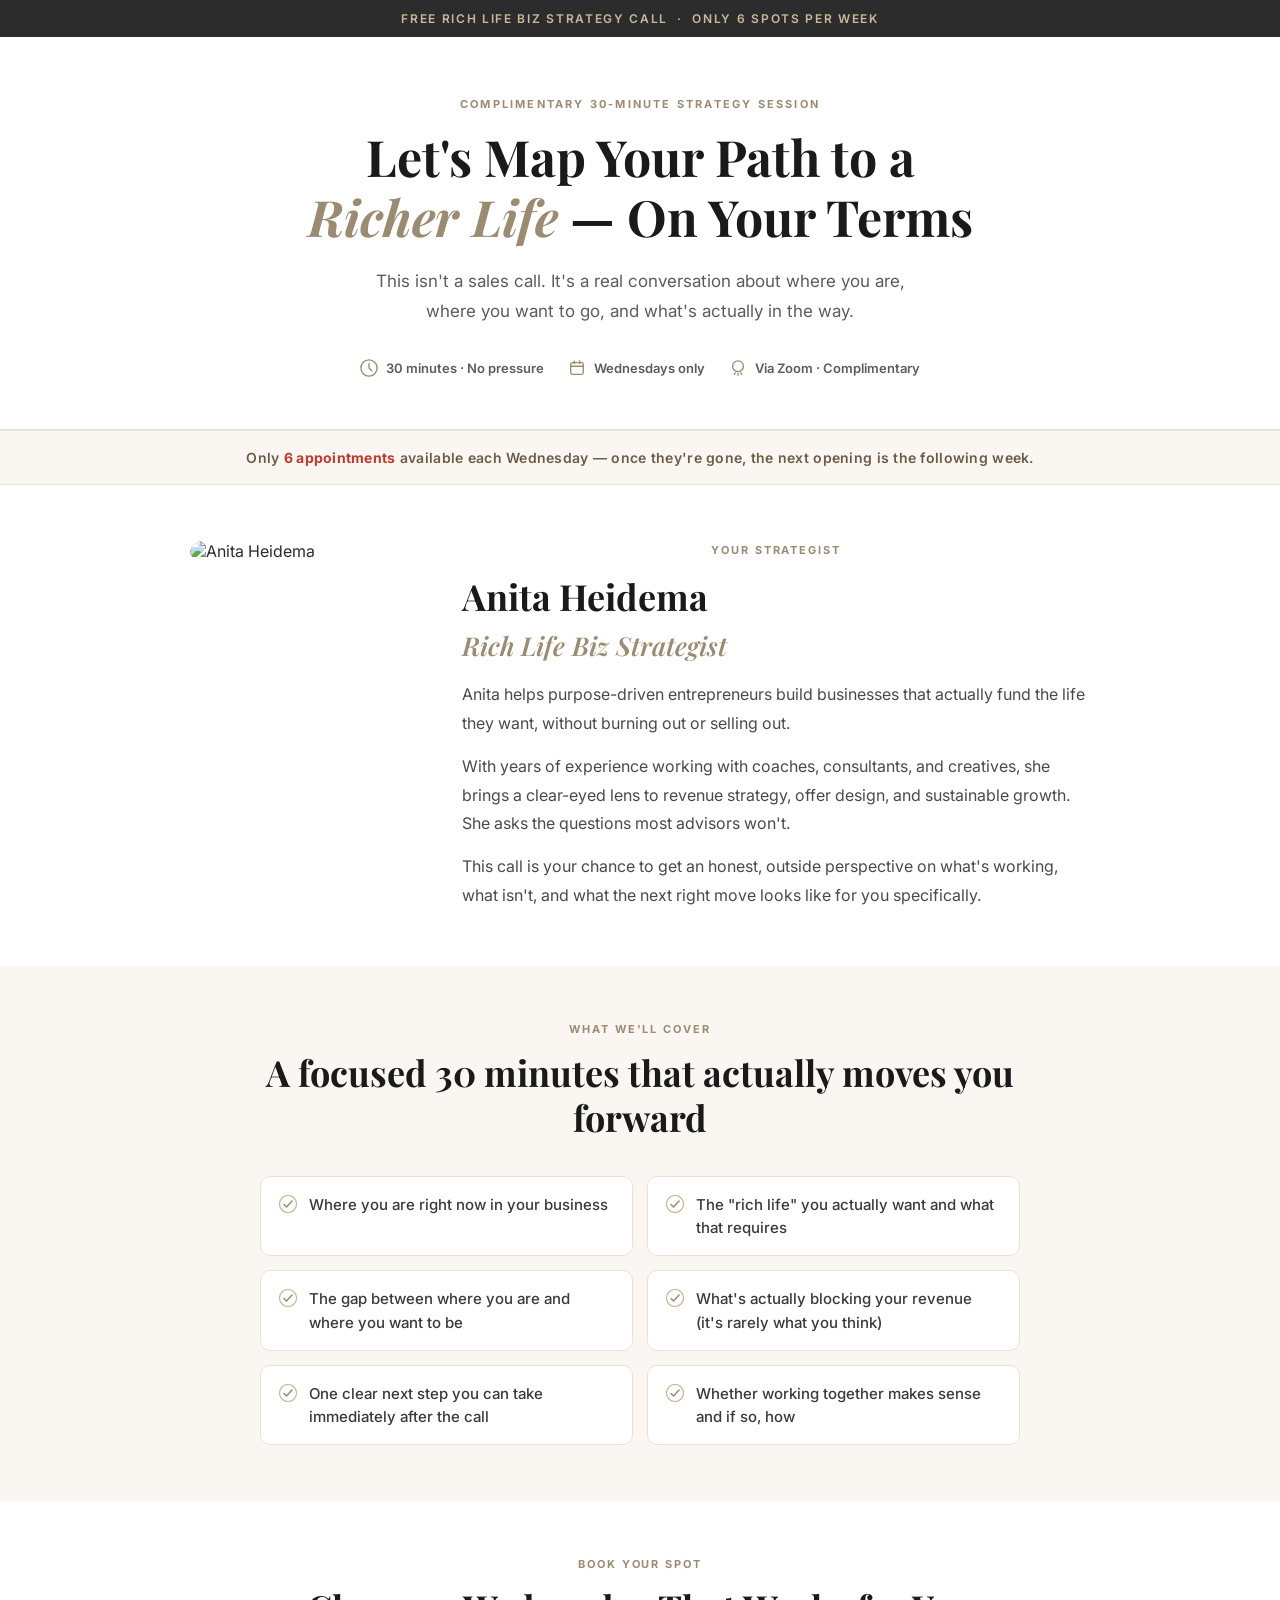
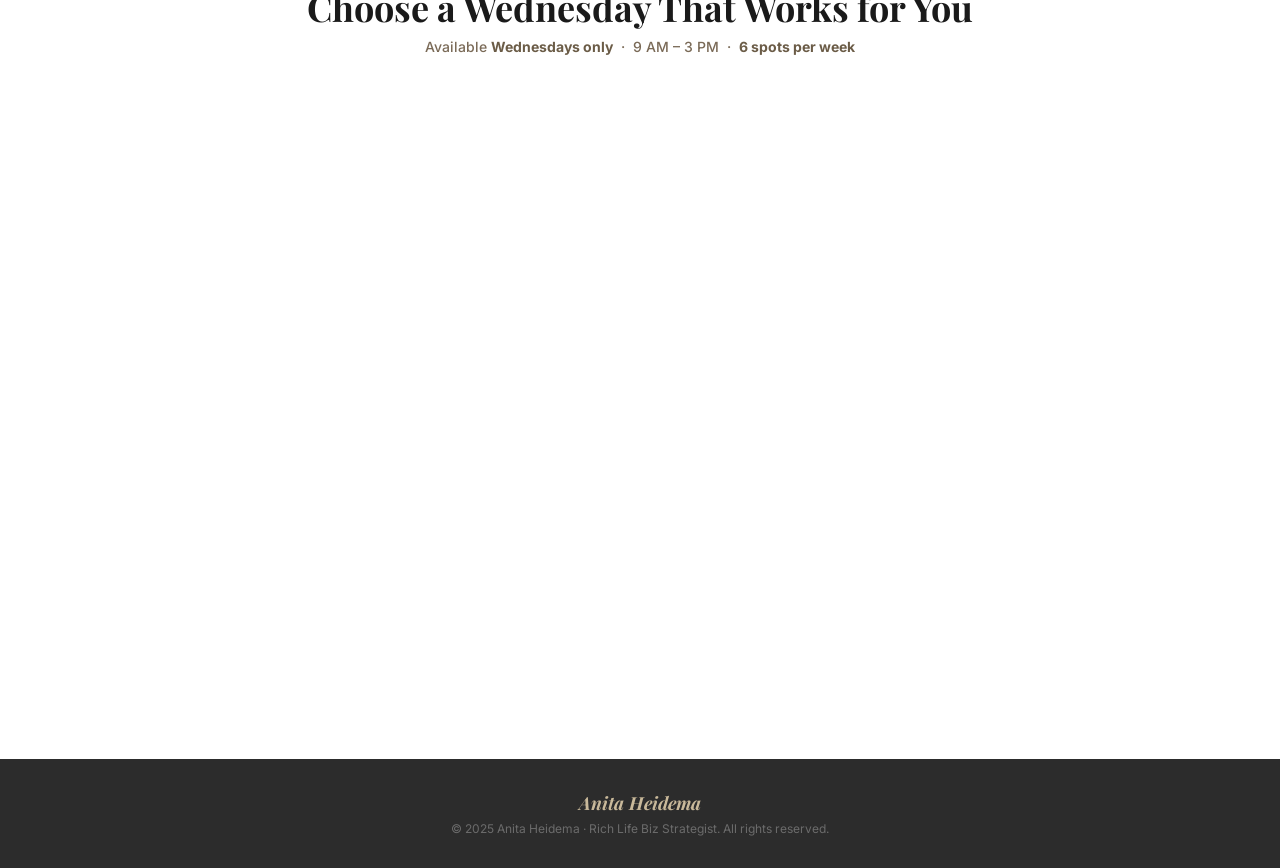
==== olive-your-life/booking.html @ 3d604469 "Add booking landing page with post-booking redirect to thank you page" ====
<!DOCTYPE html>
<html lang="en">
<head>
<meta charset="UTF-8">
<meta name="viewport" content="width=device-width, initial-scale=1.0">
<title>Book a Free Rich Life Biz Strategy Call with Anita</title>
<link href="https://fonts.googleapis.com/css2?family=Inter:wght@400;500;600;700&family=Playfair+Display:ital,wght@0,600;0,700;1,600&display=swap" rel="stylesheet">
<style>
* { box-sizing: border-box; margin: 0; padding: 0; }
body { font-family: Inter, sans-serif; background: #f5f2ee; color: #2c2c2c; -webkit-font-smoothing: antialiased; }
.ah-wrap { background: #f5f2ee; color: #2c2c2c; font-family: Inter, sans-serif; width: 100%; min-height: 100vh; }

.topbar { background: #2c2c2c; padding: 11px 20px; text-align: center; font-size: 12px; font-weight: 600; letter-spacing: 0.14em; text-transform: uppercase; color: #c9b99a; }

.hero { background: #fff; padding: 60px 24px 52px; text-align: center; border-bottom: 1px solid #e8e2da; }
.eyebrow { font-size: 11px; font-weight: 700; letter-spacing: 0.2em; text-transform: uppercase; color: #9b8b72; margin-bottom: 16px; }
.hero h1 { font-family: "Playfair Display", Georgia, serif; font-size: clamp(28px, 5vw, 50px); font-weight: 700; line-height: 1.2; color: #1a1a1a; max-width: 680px; margin: 0 auto 20px; }
.hero h1 em { font-style: italic; color: #9b8b72; }
.hero-sub { font-size: 17px; color: #5c5c5c; line-height: 1.75; max-width: 540px; margin: 0 auto 32px; }
.badges { display: flex; justify-content: center; gap: 24px; flex-wrap: wrap; }
.badge { display: flex; align-items: center; gap: 8px; font-size: 13px; font-weight: 600; color: #5c5c5c; }
.badge svg { width: 18px; height: 18px; flex-shrink: 0; }

.divider { width: 48px; height: 1px; background: linear-gradient(90deg, transparent, #c9b99a, transparent); margin: 0 auto; }

.scarcity { background: #faf7f3; border-top: 1px solid #e8e2da; border-bottom: 1px solid #e8e2da; padding: 18px 24px; text-align: center; }
.scarcity p { font-size: 14px; font-weight: 600; color: #6b5c47; letter-spacing: 0.02em; }
.scarcity span { color: #c0392b; font-weight: 700; }

.about { background: #fff; padding: 56px 24px; }
.about-inner { max-width: 900px; margin: 0 auto; display: grid; grid-template-columns: 220px 1fr; gap: 52px; align-items: start; }
.about-photo { width: 220px; height: 260px; border-radius: 12px; overflow: hidden; }
.about-photo img { width: 100%; height: 100%; object-fit: cover; border-radius: 12px; }
.about-text .section-label { font-size: 11px; font-weight: 700; letter-spacing: 0.18em; text-transform: uppercase; color: #9b8b72; margin-bottom: 14px; }
.about-text h2 { font-family: "Playfair Display", Georgia, serif; font-size: clamp(24px, 3.5vw, 36px); font-weight: 700; color: #1a1a1a; line-height: 1.25; margin-bottom: 16px; }
.about-text p { font-size: 16px; color: #4a4a4a; line-height: 1.8; margin-bottom: 14px; }
.about-text p:last-child { margin-bottom: 0; }

.covers { background: #faf7f3; padding: 56px 24px; }
.covers-inner { max-width: 760px; margin: 0 auto; }
.section-label { font-size: 11px; font-weight: 700; letter-spacing: 0.18em; text-transform: uppercase; color: #9b8b72; margin-bottom: 14px; text-align: center; }
.covers h2 { font-family: "Playfair Display", Georgia, serif; font-size: clamp(24px, 3.5vw, 36px); font-weight: 700; color: #1a1a1a; text-align: center; line-height: 1.25; margin-bottom: 36px; }
.cover-list { list-style: none; display: grid; grid-template-columns: 1fr 1fr; gap: 14px; }
.cover-list li { display: flex; align-items: flex-start; gap: 12px; background: #fff; border: 1px solid #e8e2da; border-radius: 10px; padding: 16px 18px; font-size: 15px; color: #3a3a3a; line-height: 1.55; font-weight: 500; }
.cover-list li svg { flex-shrink: 0; margin-top: 2px; width: 18px; height: 18px; }

.calendar-section { background: #fff; padding: 56px 24px 64px; }
.calendar-inner { max-width: 860px; margin: 0 auto; }
.calendar-inner .section-label { text-align: center; display: block; margin-bottom: 14px; }
.calendar-inner h2 { font-family: "Playfair Display", Georgia, serif; font-size: clamp(24px, 3.5vw, 36px); font-weight: 700; color: #1a1a1a; text-align: center; line-height: 1.25; margin-bottom: 8px; }
.avail-note { text-align: center; font-size: 14px; color: #7a6a57; margin-bottom: 36px; font-weight: 500; }
.avail-note strong { color: #6b5c47; }

footer { background: #2c2c2c; padding: 32px 24px; text-align: center; }
.footer-name { font-family: "Playfair Display", Georgia, serif; font-size: 18px; font-weight: 700; color: #c9b99a; margin-bottom: 6px; font-style: italic; }
footer p { font-size: 12px; color: rgba(255,255,255,0.3); }

@media (max-width: 700px) {
  .hero { padding: 44px 18px 40px; }
  .hero h1 { font-size: 26px; }
  .hero-sub { font-size: 15px; margin-bottom: 24px; }
  .badges { gap: 16px; flex-direction: column; align-items: center; }
  .about-inner { grid-template-columns: 1fr; gap: 28px; }
  .about-photo { width: 100%; height: 220px; }
  .about { padding: 40px 18px; }
  .covers { padding: 40px 18px; }
  .cover-list { grid-template-columns: 1fr; }
  .calendar-section { padding: 40px 18px 48px; }
}
</style>
</head>
<body>
<div class="ah-wrap">

<div class="topbar">Free Rich Life Biz Strategy Call &nbsp;&middot;&nbsp; Only 6 Spots per Week</div>

<section class="hero">
  <p class="eyebrow">Complimentary 30-Minute Strategy Session</p>
  <h1>Let's Map Your Path to a <em>Richer Life</em> &mdash; On Your Terms</h1>
  <p class="hero-sub">This isn't a sales call. It's a real conversation about where you are, where you want to go, and what's actually in the way.</p>
  <div class="badges">
    <div class="badge">
      <svg viewBox="0 0 20 20" fill="none"><circle cx="10" cy="10" r="9" stroke="#9b8b72" stroke-width="1.5"/><path d="M10 5v5l3 3" stroke="#9b8b72" stroke-width="1.5" stroke-linecap="round"/></svg>
      30 minutes &middot; No pressure
    </div>
    <div class="badge">
      <svg viewBox="0 0 20 20" fill="none"><rect x="3" y="4" width="14" height="13" rx="2" stroke="#9b8b72" stroke-width="1.5"/><path d="M3 8h14M7 2v3M13 2v3" stroke="#9b8b72" stroke-width="1.5" stroke-linecap="round"/></svg>
      Wednesdays only
    </div>
    <div class="badge">
      <svg viewBox="0 0 20 20" fill="none"><path d="M10 2a6 6 0 100 12A6 6 0 0010 2zM10 18v-2M6 17l1-1.7M14 17l-1-1.7" stroke="#9b8b72" stroke-width="1.5" stroke-linecap="round"/></svg>
      Via Zoom &middot; Complimentary
    </div>
  </div>
</section>

<div class="scarcity">
  <p>Only <span>6 appointments</span> available each Wednesday &mdash; once they're gone, the next opening is the following week.</p>
</div>

<section class="about">
  <div class="about-inner">
    <div class="about-photo">
      <img src="https://assets.cdn.filesafe.space/L3N57c0PYnWY3qPb0zEE/media/6a40383f89d9cd8dc2e7d7cc.jpg" alt="Anita Heidema">
    </div>
    <div class="about-text">
      <p class="section-label">Your Strategist</p>
      <h2>Anita Heidema<br><span style="font-size:0.72em;color:#9b8b72;font-weight:600;font-style:italic;">Rich Life Biz Strategist</span></h2>
      <p>Anita helps purpose-driven entrepreneurs build businesses that actually fund the life they want, without burning out or selling out.</p>
      <p>With years of experience working with coaches, consultants, and creatives, she brings a clear-eyed lens to revenue strategy, offer design, and sustainable growth. She asks the questions most advisors won't.</p>
      <p>This call is your chance to get an honest, outside perspective on what's working, what isn't, and what the next right move looks like for you specifically.</p>
    </div>
  </div>
</section>

<section class="covers">
  <div class="covers-inner">
    <p class="section-label">What We'll Cover</p>
    <h2>A focused 30 minutes that actually moves you forward</h2>
    <ul class="cover-list">
      <li><svg viewBox="0 0 18 18" fill="none"><circle cx="9" cy="9" r="8.5" stroke="#c9b99a" stroke-width="1.2"/><path d="M5 9.5l2.5 2.5L13 6" stroke="#9b8b72" stroke-width="1.5" stroke-linecap="round" stroke-linejoin="round"/></svg>Where you are right now in your business</li>
      <li><svg viewBox="0 0 18 18" fill="none"><circle cx="9" cy="9" r="8.5" stroke="#c9b99a" stroke-width="1.2"/><path d="M5 9.5l2.5 2.5L13 6" stroke="#9b8b72" stroke-width="1.5" stroke-linecap="round" stroke-linejoin="round"/></svg>The "rich life" you actually want and what that requires</li>
      <li><svg viewBox="0 0 18 18" fill="none"><circle cx="9" cy="9" r="8.5" stroke="#c9b99a" stroke-width="1.2"/><path d="M5 9.5l2.5 2.5L13 6" stroke="#9b8b72" stroke-width="1.5" stroke-linecap="round" stroke-linejoin="round"/></svg>The gap between where you are and where you want to be</li>
      <li><svg viewBox="0 0 18 18" fill="none"><circle cx="9" cy="9" r="8.5" stroke="#c9b99a" stroke-width="1.2"/><path d="M5 9.5l2.5 2.5L13 6" stroke="#9b8b72" stroke-width="1.5" stroke-linecap="round" stroke-linejoin="round"/></svg>What's actually blocking your revenue (it's rarely what you think)</li>
      <li><svg viewBox="0 0 18 18" fill="none"><circle cx="9" cy="9" r="8.5" stroke="#c9b99a" stroke-width="1.2"/><path d="M5 9.5l2.5 2.5L13 6" stroke="#9b8b72" stroke-width="1.5" stroke-linecap="round" stroke-linejoin="round"/></svg>One clear next step you can take immediately after the call</li>
      <li><svg viewBox="0 0 18 18" fill="none"><circle cx="9" cy="9" r="8.5" stroke="#c9b99a" stroke-width="1.2"/><path d="M5 9.5l2.5 2.5L13 6" stroke="#9b8b72" stroke-width="1.5" stroke-linecap="round" stroke-linejoin="round"/></svg>Whether working together makes sense and if so, how</li>
    </ul>
  </div>
</section>

<section class="calendar-section">
  <div class="calendar-inner">
    <span class="section-label">Book Your Spot</span>
    <h2>Choose a Wednesday That Works for You</h2>
    <p class="avail-note">Available <strong>Wednesdays only</strong> &nbsp;&middot;&nbsp; 9 AM &ndash; 3 PM &nbsp;&middot;&nbsp; <strong>6 spots per week</strong></p>

    <iframe
      src="https://api.leadconnectorhq.com/widget/booking/652th3Ovgb6M5E6liP6u"
      style="width:100%;border:none;overflow:hidden;min-height:600px;"
      scrolling="no"
      id="ghl-booking-frame"
    ></iframe>
    <script src="https://link.msgsndr.com/js/form_embed.js" type="text/javascript"></script>

  </div>
</section>

<footer>
  <div class="footer-name">Anita Heidema</div>
  <p>&copy; 2025 Anita Heidema &middot; Rich Life Biz Strategist. All rights reserved.</p>
</footer>

</div>

<!-- Redirect to thank you page after GHL booking -->
<script>
(function () {
  // UPDATE this URL to wherever your thank you page is hosted
  var THANK_YOU_URL = 'thankyou.html';

  function handleMessage(event) {
    var data = event.data;
    if (!data) return;

    // GHL fires different event shapes — handle all known variants
    var type = typeof data === 'string' ? data : (data.event || data.type || data.action || '');
    var typeLC = String(type).toLowerCase();

    if (
      typeLC === 'booking_confirmed' ||
      typeLC === 'booked' ||
      typeLC === 'appointment_booked' ||
      typeLC === 'calendly.event_scheduled' ||
      typeLC.indexOf('booked') !== -1 ||
      typeLC.indexOf('confirmed') !== -1 ||
      (data.status && String(data.status).toLowerCase() === 'booked')
    ) {
      window.location.href = THANK_YOU_URL;
    }
  }

  window.addEventListener('message', handleMessage, false);
})();
</script>

</body>
</html>
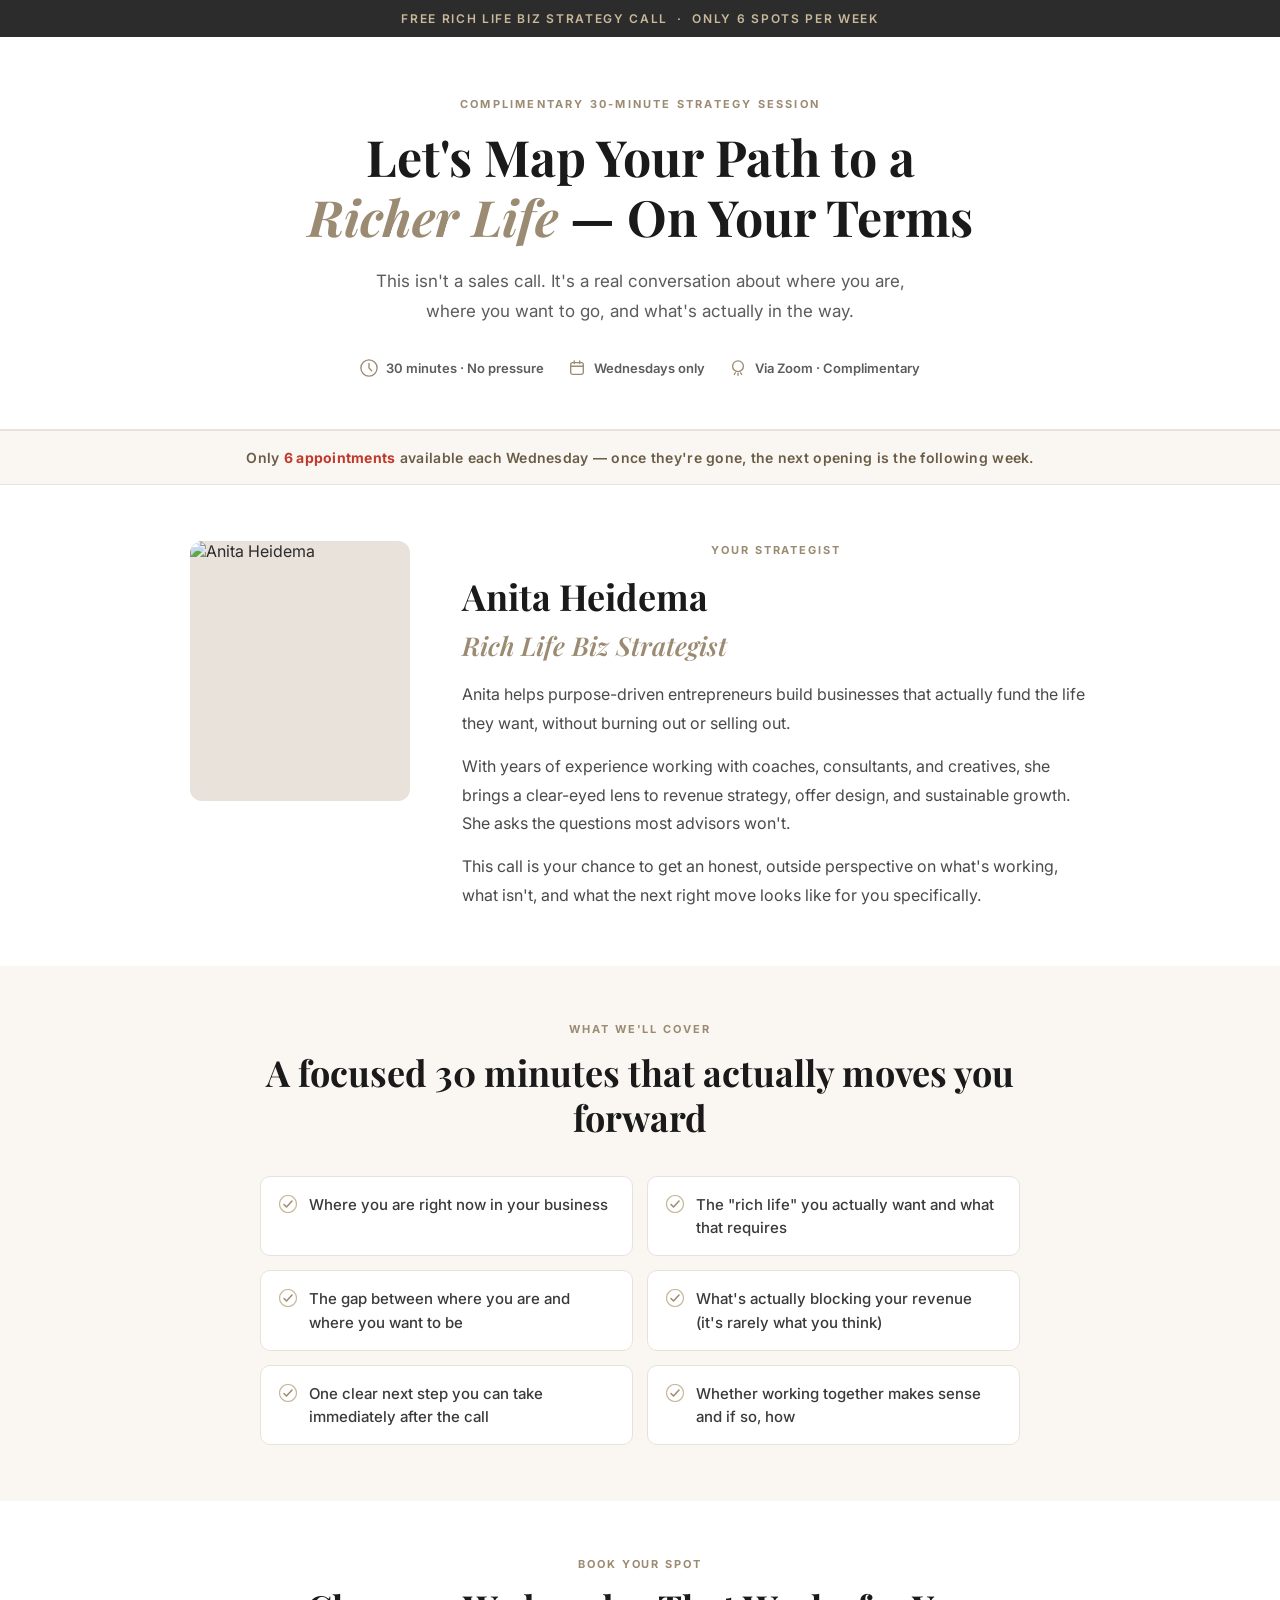
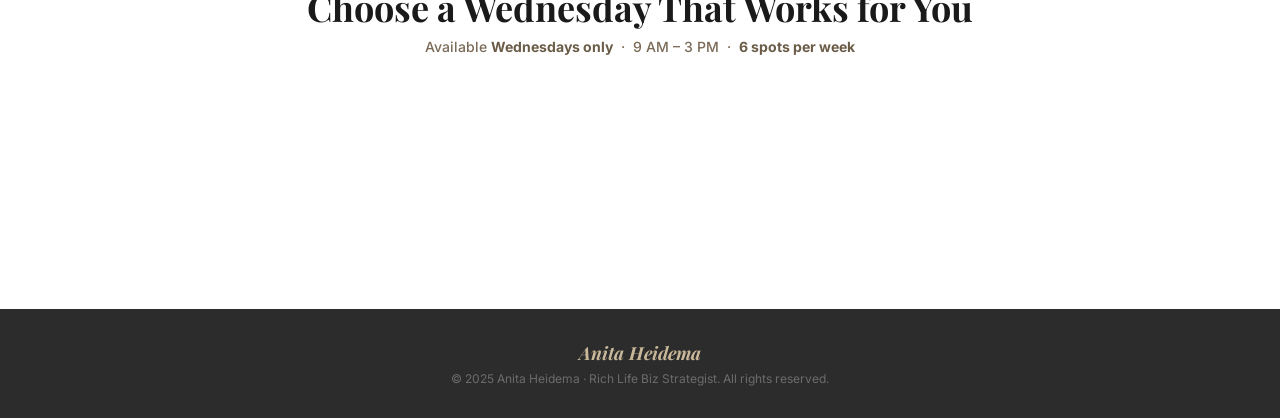
==== commit 6149d699: "Update booking page to final version with GHL thank you page redirect" ====
--- a/olive-your-life/booking.html
+++ b/olive-your-life/booking.html
@@ -29,7 +29,7 @@
 
 .about { background: #fff; padding: 56px 24px; }
 .about-inner { max-width: 900px; margin: 0 auto; display: grid; grid-template-columns: 220px 1fr; gap: 52px; align-items: start; }
-.about-photo { width: 220px; height: 260px; border-radius: 12px; overflow: hidden; }
+.about-photo { width: 220px; height: 260px; border-radius: 12px; background: #e8e2da; overflow: hidden; display: flex; align-items: center; justify-content: center; }
 .about-photo img { width: 100%; height: 100%; object-fit: cover; border-radius: 12px; }
 .about-text .section-label { font-size: 11px; font-weight: 700; letter-spacing: 0.18em; text-transform: uppercase; color: #9b8b72; margin-bottom: 14px; }
 .about-text h2 { font-family: "Playfair Display", Georgia, serif; font-size: clamp(24px, 3.5vw, 36px); font-weight: 700; color: #1a1a1a; line-height: 1.25; margin-bottom: 16px; }
@@ -76,12 +76,12 @@
 
 <section class="hero">
   <p class="eyebrow">Complimentary 30-Minute Strategy Session</p>
-  <h1>Let's Map Your Path to a <em>Richer Life</em> &mdash; On Your Terms</h1>
+  <h1>Let's Map Your Path to a <em>Richer Life</em> — On Your Terms</h1>
   <p class="hero-sub">This isn't a sales call. It's a real conversation about where you are, where you want to go, and what's actually in the way.</p>
   <div class="badges">
     <div class="badge">
       <svg viewBox="0 0 20 20" fill="none"><circle cx="10" cy="10" r="9" stroke="#9b8b72" stroke-width="1.5"/><path d="M10 5v5l3 3" stroke="#9b8b72" stroke-width="1.5" stroke-linecap="round"/></svg>
-      30 minutes &middot; No pressure
+      30 minutes · No pressure
     </div>
     <div class="badge">
       <svg viewBox="0 0 20 20" fill="none"><rect x="3" y="4" width="14" height="13" rx="2" stroke="#9b8b72" stroke-width="1.5"/><path d="M3 8h14M7 2v3M13 2v3" stroke="#9b8b72" stroke-width="1.5" stroke-linecap="round"/></svg>
@@ -89,13 +89,13 @@
     </div>
     <div class="badge">
       <svg viewBox="0 0 20 20" fill="none"><path d="M10 2a6 6 0 100 12A6 6 0 0010 2zM10 18v-2M6 17l1-1.7M14 17l-1-1.7" stroke="#9b8b72" stroke-width="1.5" stroke-linecap="round"/></svg>
-      Via Zoom &middot; Complimentary
+      Via Zoom · Complimentary
     </div>
   </div>
 </section>
 
 <div class="scarcity">
-  <p>Only <span>6 appointments</span> available each Wednesday &mdash; once they're gone, the next opening is the following week.</p>
+  <p>Only <span>6 appointments</span> available each Wednesday — once they're gone, the next opening is the following week.</p>
 </div>
 
 <section class="about">
@@ -132,14 +132,9 @@
   <div class="calendar-inner">
     <span class="section-label">Book Your Spot</span>
     <h2>Choose a Wednesday That Works for You</h2>
-    <p class="avail-note">Available <strong>Wednesdays only</strong> &nbsp;&middot;&nbsp; 9 AM &ndash; 3 PM &nbsp;&middot;&nbsp; <strong>6 spots per week</strong></p>
+    <p class="avail-note">Available <strong>Wednesdays only</strong> &nbsp;&middot;&nbsp; 9 AM – 3 PM &nbsp;&middot;&nbsp; <strong>6 spots per week</strong></p>
 
-    <iframe
-      src="https://api.leadconnectorhq.com/widget/booking/652th3Ovgb6M5E6liP6u"
-      style="width:100%;border:none;overflow:hidden;min-height:600px;"
-      scrolling="no"
-      id="ghl-booking-frame"
-    ></iframe>
+    <iframe src="https://api.leadconnectorhq.com/widget/booking/652th3Ovgb6M5E6liP6u" style="width: 100%;border:none;overflow: hidden;" scrolling="no" id="652th3Ovgb6M5E6liP6u_1782593699883"></iframe>
     <script src="https://link.msgsndr.com/js/form_embed.js" type="text/javascript"></script>
 
   </div>
@@ -147,30 +142,25 @@
 
 <footer>
   <div class="footer-name">Anita Heidema</div>
-  <p>&copy; 2025 Anita Heidema &middot; Rich Life Biz Strategist. All rights reserved.</p>
+  <p>&copy; 2025 Anita Heidema · Rich Life Biz Strategist. All rights reserved.</p>
 </footer>
 
 </div>
 
-<!-- Redirect to thank you page after GHL booking -->
+<!-- Redirect to GHL thank you page after booking -->
 <script>
 (function () {
-  // UPDATE this URL to wherever your thank you page is hosted
-  var THANK_YOU_URL = 'thankyou.html';
+  var THANK_YOU_URL = 'https://sites.leadconnectorhq.com/preview/9Ylvi9FDT7jYq858fCgu?notrack=true';
 
   function handleMessage(event) {
     var data = event.data;
     if (!data) return;
-
-    // GHL fires different event shapes — handle all known variants
     var type = typeof data === 'string' ? data : (data.event || data.type || data.action || '');
     var typeLC = String(type).toLowerCase();
-
     if (
       typeLC === 'booking_confirmed' ||
       typeLC === 'booked' ||
       typeLC === 'appointment_booked' ||
-      typeLC === 'calendly.event_scheduled' ||
       typeLC.indexOf('booked') !== -1 ||
       typeLC.indexOf('confirmed') !== -1 ||
       (data.status && String(data.status).toLowerCase() === 'booked')
